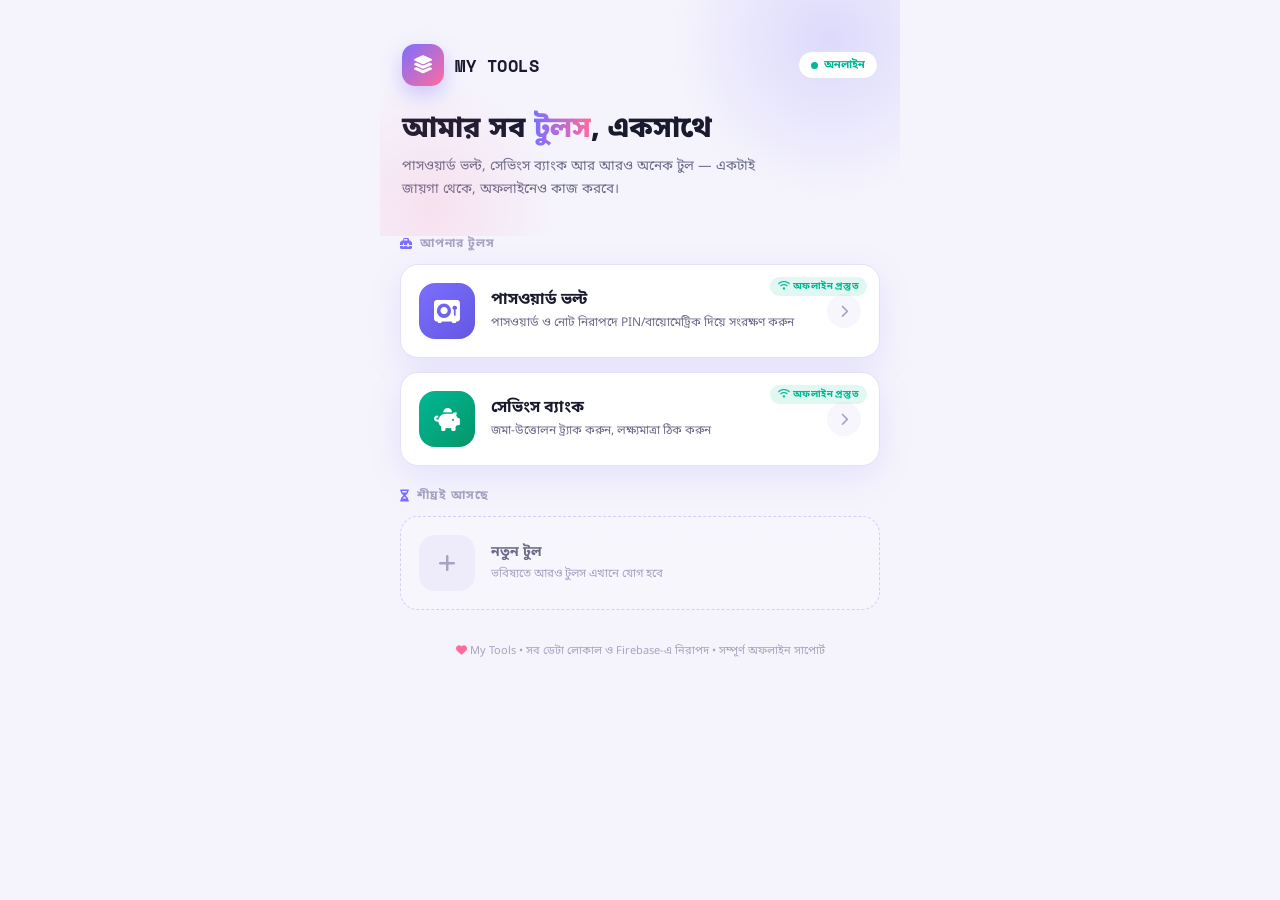
==== index.html @ acd8ff12 "v1.0.0" ====
<!DOCTYPE html>
<html lang="bn">
<head>
<meta charset="UTF-8">
<meta name="viewport" content="width=device-width, initial-scale=1.0, maximum-scale=1.0">
<title>My Tools — আমার সব টুলস</title>
<link rel="manifest" href="manifest.json">
<meta name="theme-color" content="#f5f4fc">
<link rel="icon" href="assets/icon-192.png">
<link rel="apple-touch-icon" href="assets/icon-192.png">

<link href="https://fonts.googleapis.com/css2?family=Noto+Sans+Bengali:wght@300;400;500;600;700;800&family=Space+Mono:wght@400;700&display=swap" rel="stylesheet">
<link rel="stylesheet" href="https://cdnjs.cloudflare.com/ajax/libs/font-awesome/6.5.2/css/all.min.css">

<style>
:root{
  --bg:#f5f4fc; --surface:#ffffff; --surface2:#f7f6fd; --surface3:#eeecfa;
  --border:#e4e1f6; --border2:#d3cef2;
  --accent:#7c6fff; --accent-rgb:124,111,255;
  --accent2:#ff6b9d; --accent2-rgb:255,107,157;
  --accent3:#00b894; --accent3-rgb:0,184,148;
  --text:#1a1a2e; --text2:#6b6b8a; --text3:#a5a3c0;
  --warning:#e8890a;
  --font-bn:'Noto Sans Bengali',sans-serif;
  --font-mono:'Space Mono',monospace;
  --radius:18px; --radius-lg:24px;
  --shadow:0 10px 34px rgba(124,111,255,0.14);
}
*{margin:0;padding:0;box-sizing:border-box;-webkit-tap-highlight-color:transparent}
html{scroll-behavior:smooth}
body{background:var(--bg);color:var(--text);font-family:var(--font-bn);min-height:100vh;overflow-x:hidden;-webkit-font-smoothing:antialiased}

::-webkit-scrollbar{width:5px;height:5px}
::-webkit-scrollbar-track{background:transparent}
::-webkit-scrollbar-thumb{background:var(--border2);border-radius:10px}

.shell{max-width:520px;margin:0 auto;min-height:100vh;position:relative;padding-bottom:40px}

/* HERO */
.hero{position:relative;padding:44px 22px 34px;overflow:hidden}
.hero::before{content:'';position:absolute;top:-120px;right:-90px;width:320px;height:320px;border-radius:50%;background:radial-gradient(circle,rgba(124,111,255,0.20) 0%,transparent 70%)}
.hero::after{content:'';position:absolute;bottom:-100px;left:-80px;width:260px;height:260px;border-radius:50%;background:radial-gradient(circle,rgba(255,107,157,0.14) 0%,transparent 70%)}
.hero-top{position:relative;display:flex;align-items:center;justify-content:space-between;margin-bottom:26px}
.brand{display:flex;align-items:center;gap:11px}
.brand-mark{width:42px;height:42px;border-radius:13px;background:linear-gradient(135deg,var(--accent),var(--accent2));display:flex;align-items:center;justify-content:center;box-shadow:0 8px 20px rgba(124,111,255,0.35)}
.brand-mark i{color:#fff;font-size:18px}
.brand-name{font-family:var(--font-mono);font-weight:700;font-size:17px;letter-spacing:0.5px}
.conn-pill{display:flex;align-items:center;gap:6px;font-size:11px;font-weight:700;padding:6px 12px;border-radius:20px;background:var(--surface);border:1px solid var(--border);color:var(--accent3)}
.conn-pill .dot{width:7px;height:7px;border-radius:50%;background:var(--accent3)}
.conn-pill.off{color:var(--warning);border-color:rgba(232,137,10,0.3);background:rgba(232,137,10,0.08)}
.conn-pill.off .dot{background:var(--warning)}

.hero-ttl{position:relative;font-size:29px;font-weight:800;line-height:1.25;margin-bottom:8px}
.hero-ttl span{background:linear-gradient(90deg,var(--accent),var(--accent2));-webkit-background-clip:text;-webkit-text-fill-color:transparent;background-clip:text}
.hero-sub{position:relative;font-size:13.5px;color:var(--text2);line-height:1.7;max-width:380px}

/* PENDING BANNER */
.pending-banner{display:none;align-items:center;gap:10px;margin:0 20px 18px;padding:12px 16px;background:rgba(232,137,10,0.09);border:1px solid rgba(232,137,10,0.28);border-radius:14px;font-size:12.5px;color:#7a5205}
.pending-banner i{color:var(--warning);font-size:15px}

/* SECTION */
.sec{padding:0 20px;margin-bottom:22px}
.sec-ttl{font-size:12px;font-weight:700;color:var(--text3);letter-spacing:1px;text-transform:uppercase;margin-bottom:12px;display:flex;align-items:center;gap:7px}
.sec-ttl i{color:var(--accent)}

/* TOOL CARDS */
.tools-grid{display:flex;flex-direction:column;gap:14px}
.tool-card{position:relative;display:flex;align-items:center;gap:16px;background:var(--surface);border:1px solid var(--border);border-radius:var(--radius);padding:18px;text-decoration:none;color:inherit;cursor:pointer;transition:all .22s;box-shadow:var(--shadow);overflow:hidden}
.tool-card:hover{transform:translateY(-3px);border-color:var(--border2)}
.tool-card:active{transform:scale(.98)}
.tool-ico{flex-shrink:0;width:56px;height:56px;border-radius:16px;display:flex;align-items:center;justify-content:center;font-size:23px;color:#fff}
.tool-ico.tc-purple{background:linear-gradient(135deg,var(--accent),#6356e0)}
.tool-ico.tc-green{background:linear-gradient(135deg,var(--accent3),#059669)}
.tool-body{flex:1;min-width:0}
.tool-name{font-size:16px;font-weight:700;margin-bottom:3px}
.tool-desc{font-size:12px;color:var(--text2);line-height:1.6}
.tool-arrow{flex-shrink:0;width:34px;height:34px;border-radius:50%;background:var(--surface2);display:flex;align-items:center;justify-content:center;color:var(--text3);font-size:13px;transition:all .2s}
.tool-card:hover .tool-arrow{background:var(--accent);color:#fff;transform:translateX(3px)}
.tool-offline-tag{position:absolute;top:12px;right:12px;font-size:9.5px;font-weight:700;letter-spacing:.4px;padding:3px 8px;border-radius:20px;background:rgba(0,184,148,0.12);color:var(--accent3)}

/* COMING SOON */
.soon-card{display:flex;align-items:center;gap:16px;background:var(--surface2);border:1.5px dashed var(--border2);border-radius:var(--radius);padding:18px;color:var(--text3)}
.soon-ico{flex-shrink:0;width:56px;height:56px;border-radius:16px;background:var(--surface3);display:flex;align-items:center;justify-content:center;font-size:20px;color:var(--text3)}
.soon-name{font-size:14px;font-weight:700;color:var(--text2);margin-bottom:3px}
.soon-desc{font-size:11.5px;line-height:1.6}

/* INSTALL BAR */
.install-bar{display:none;align-items:center;gap:12px;margin:0 20px 22px;padding:14px 16px;background:linear-gradient(135deg,var(--accent),#6356e0);border-radius:16px;color:#fff;box-shadow:0 10px 26px rgba(124,111,255,.35)}
.install-bar i{font-size:20px}
.install-txt{flex:1;font-size:12.5px;line-height:1.5}
.install-txt b{display:block;font-size:13.5px;margin-bottom:1px}
.install-btn{flex-shrink:0;background:#fff;color:var(--accent);border:none;border-radius:10px;padding:9px 15px;font-size:12.5px;font-weight:700;cursor:pointer;font-family:var(--font-bn)}

/* FOOTER */
.foot{padding:10px 20px 0;text-align:center;color:var(--text3);font-size:11px;line-height:1.8}
.foot i{color:var(--accent2)}
</style>
</head>
<body>

<div class="shell">

  <div class="hero">
    <div class="hero-top">
      <div class="brand">
        <div class="brand-mark"><i class="fa-solid fa-layer-group"></i></div>
        <div class="brand-name">MY TOOLS</div>
      </div>
      <div class="conn-pill" id="connPill"><span class="dot"></span><span id="connText">অনলাইন</span></div>
    </div>
    <div class="hero-ttl">আমার সব <span>টুলস</span>, একসাথে</div>
    <div class="hero-sub">পাসওয়ার্ড ভল্ট, সেভিংস ব্যাংক আর আরও অনেক টুল — একটাই জায়গা থেকে, অফলাইনেও কাজ করবে।</div>
  </div>

  <div class="pending-banner" id="pendingBanner">
    <i class="fa-solid fa-cloud-arrow-up"></i>
    <span id="pendingBannerText">কিছু পরিবর্তন পেন্ডিং আছে — অনলাইন হলে অটো সিঙ্ক হবে</span>
  </div>

  <div class="install-bar" id="installBar">
    <i class="fa-solid fa-mobile-screen-button"></i>
    <div class="install-txt"><b>ফোনে ইনস্টল করুন</b>অফলাইনেও পুরোপুরি ব্যবহার করতে পারবেন</div>
    <button class="install-btn" id="installBtn">ইনস্টল</button>
  </div>

  <div class="sec">
    <div class="sec-ttl"><i class="fa-solid fa-toolbox"></i> আপনার টুলস</div>
    <div class="tools-grid">

      <a class="tool-card" href="tools/password.html">
        <span class="tool-offline-tag"><i class="fa-solid fa-wifi"></i> অফলাইন প্রস্তুত</span>
        <div class="tool-ico tc-purple"><i class="fa-solid fa-vault"></i></div>
        <div class="tool-body">
          <div class="tool-name">পাসওয়ার্ড ভল্ট</div>
          <div class="tool-desc">পাসওয়ার্ড ও নোট নিরাপদে PIN/বায়োমেট্রিক দিয়ে সংরক্ষণ করুন</div>
        </div>
        <div class="tool-arrow"><i class="fa-solid fa-chevron-right"></i></div>
      </a>

      <a class="tool-card" href="tools/savings.html">
        <span class="tool-offline-tag"><i class="fa-solid fa-wifi"></i> অফলাইন প্রস্তুত</span>
        <div class="tool-ico tc-green"><i class="fa-solid fa-piggy-bank"></i></div>
        <div class="tool-body">
          <div class="tool-name">সেভিংস ব্যাংক</div>
          <div class="tool-desc">জমা-উত্তোলন ট্র্যাক করুন, লক্ষ্যমাত্রা ঠিক করুন</div>
        </div>
        <div class="tool-arrow"><i class="fa-solid fa-chevron-right"></i></div>
      </a>

    </div>
  </div>

  <div class="sec">
    <div class="sec-ttl"><i class="fa-solid fa-hourglass-half"></i> শীঘ্রই আসছে</div>
    <div class="soon-card">
      <div class="soon-ico"><i class="fa-solid fa-plus"></i></div>
      <div>
        <div class="soon-name">নতুন টুল</div>
        <div class="soon-desc">ভবিষ্যতে আরও টুলস এখানে যোগ হবে</div>
      </div>
    </div>
  </div>

  <div class="foot">
    <i class="fa-solid fa-heart"></i> My Tools &bull; সব ডেটা লোকাল ও Firebase-এ নিরাপদ &bull; সম্পূর্ণ অফলাইন সাপোর্ট
  </div>

</div>

<script>
/* ---- CONNECTIVITY ---- */
function updateConn(){
  var pill=document.getElementById('connPill'), txt=document.getElementById('connText');
  if(navigator.onLine){ pill.classList.remove('off'); txt.textContent='অনলাইন'; }
  else{ pill.classList.add('off'); txt.textContent='অফলাইন'; }
  updatePendingBanner();
}
window.addEventListener('online', updateConn);
window.addEventListener('offline', updateConn);
updateConn();

/* ---- AGGREGATE PENDING COUNT ACROSS TOOLS ---- */
function updatePendingBanner(){
  var total=0;
  for(var i=0;i<localStorage.length;i++){
    var k=localStorage.key(i);
    if(k && k.indexOf('mt_pending_')===0){
      try{ var q=JSON.parse(localStorage.getItem(k)||'[]'); total+=q.length; }catch(e){}
    }
  }
  var banner=document.getElementById('pendingBanner'), text=document.getElementById('pendingBannerText');
  if(total>0){
    banner.style.display='flex';
    text.textContent=total+'টি পরিবর্তন পেন্ডিং আছে — অনলাইন হলে অটো সিঙ্ক হবে';
  } else {
    banner.style.display='none';
  }
}
updatePendingBanner();
setInterval(updatePendingBanner, 4000);

/* ---- PWA INSTALL PROMPT ---- */
let deferredPrompt=null;
window.addEventListener('beforeinstallprompt',(e)=>{
  e.preventDefault();
  deferredPrompt=e;
  document.getElementById('installBar').style.display='flex';
});
document.getElementById('installBtn').addEventListener('click', async ()=>{
  if(!deferredPrompt) return;
  deferredPrompt.prompt();
  await deferredPrompt.userChoice;
  deferredPrompt=null;
  document.getElementById('installBar').style.display='none';
});
window.addEventListener('appinstalled', ()=>{
  document.getElementById('installBar').style.display='none';
});

/* ---- SERVICE WORKER ---- */
if('serviceWorker' in navigator){
  window.addEventListener('load', ()=>{
    navigator.serviceWorker.register('sw.js').catch(()=>{});
  });
}
</script>
</body>
</html>
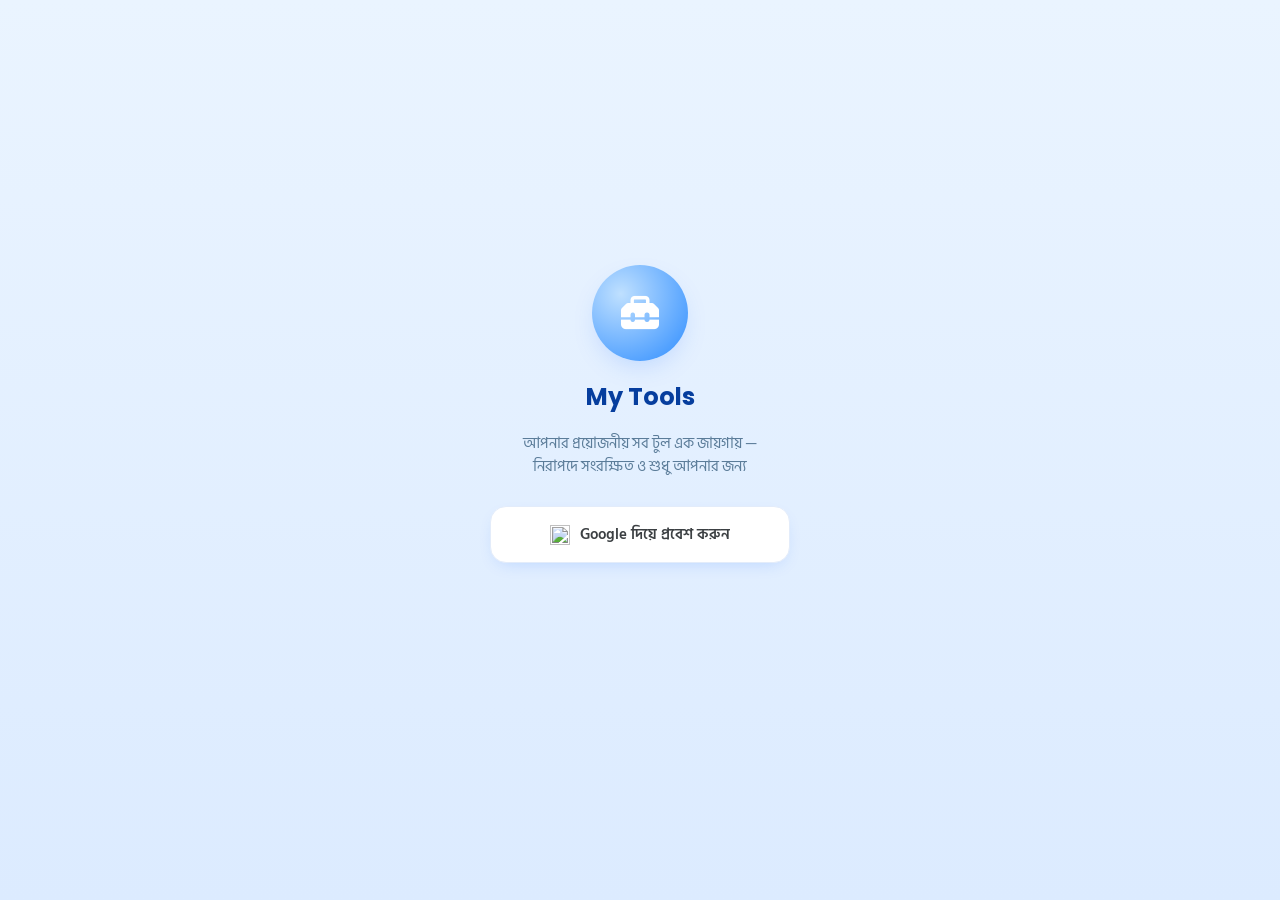
==== commit a4511abc: "v1.0.0" ====
--- a/index.html
+++ b/index.html
@@ -2,227 +2,180 @@
 <html lang="bn">
 <head>
 <meta charset="UTF-8">
-<meta name="viewport" content="width=device-width, initial-scale=1.0, maximum-scale=1.0">
-<title>My Tools — আমার সব টুলস</title>
-<link rel="manifest" href="manifest.json">
-<meta name="theme-color" content="#f5f4fc">
-<link rel="icon" href="assets/icon-192.png">
-<link rel="apple-touch-icon" href="assets/icon-192.png">
+<meta name="viewport" content="width=device-width, initial-scale=1.0, maximum-scale=1.0, user-scalable=no">
+<title>My Tools</title>
+<link rel="icon" href="data:,">
 
-<link href="https://fonts.googleapis.com/css2?family=Noto+Sans+Bengali:wght@300;400;500;600;700;800&family=Space+Mono:wght@400;700&display=swap" rel="stylesheet">
+<!-- Fonts -->
+<link rel="preconnect" href="https://fonts.googleapis.com">
+<link href="https://fonts.googleapis.com/css2?family=Hind+Siliguri:wght@400;500;600;700&family=Poppins:wght@500;600;700&display=swap" rel="stylesheet">
+
+<!-- Font Awesome -->
 <link rel="stylesheet" href="https://cdnjs.cloudflare.com/ajax/libs/font-awesome/6.5.2/css/all.min.css">
 
-<style>
-:root{
-  --bg:#f5f4fc; --surface:#ffffff; --surface2:#f7f6fd; --surface3:#eeecfa;
-  --border:#e4e1f6; --border2:#d3cef2;
-  --accent:#7c6fff; --accent-rgb:124,111,255;
-  --accent2:#ff6b9d; --accent2-rgb:255,107,157;
-  --accent3:#00b894; --accent3-rgb:0,184,148;
-  --text:#1a1a2e; --text2:#6b6b8a; --text3:#a5a3c0;
-  --warning:#e8890a;
-  --font-bn:'Noto Sans Bengali',sans-serif;
-  --font-mono:'Space Mono',monospace;
-  --radius:18px; --radius-lg:24px;
-  --shadow:0 10px 34px rgba(124,111,255,0.14);
-}
-*{margin:0;padding:0;box-sizing:border-box;-webkit-tap-highlight-color:transparent}
-html{scroll-behavior:smooth}
-body{background:var(--bg);color:var(--text);font-family:var(--font-bn);min-height:100vh;overflow-x:hidden;-webkit-font-smoothing:antialiased}
-
-::-webkit-scrollbar{width:5px;height:5px}
-::-webkit-scrollbar-track{background:transparent}
-::-webkit-scrollbar-thumb{background:var(--border2);border-radius:10px}
-
-.shell{max-width:520px;margin:0 auto;min-height:100vh;position:relative;padding-bottom:40px}
-
-/* HERO */
-.hero{position:relative;padding:44px 22px 34px;overflow:hidden}
-.hero::before{content:'';position:absolute;top:-120px;right:-90px;width:320px;height:320px;border-radius:50%;background:radial-gradient(circle,rgba(124,111,255,0.20) 0%,transparent 70%)}
-.hero::after{content:'';position:absolute;bottom:-100px;left:-80px;width:260px;height:260px;border-radius:50%;background:radial-gradient(circle,rgba(255,107,157,0.14) 0%,transparent 70%)}
-.hero-top{position:relative;display:flex;align-items:center;justify-content:space-between;margin-bottom:26px}
-.brand{display:flex;align-items:center;gap:11px}
-.brand-mark{width:42px;height:42px;border-radius:13px;background:linear-gradient(135deg,var(--accent),var(--accent2));display:flex;align-items:center;justify-content:center;box-shadow:0 8px 20px rgba(124,111,255,0.35)}
-.brand-mark i{color:#fff;font-size:18px}
-.brand-name{font-family:var(--font-mono);font-weight:700;font-size:17px;letter-spacing:0.5px}
-.conn-pill{display:flex;align-items:center;gap:6px;font-size:11px;font-weight:700;padding:6px 12px;border-radius:20px;background:var(--surface);border:1px solid var(--border);color:var(--accent3)}
-.conn-pill .dot{width:7px;height:7px;border-radius:50%;background:var(--accent3)}
-.conn-pill.off{color:var(--warning);border-color:rgba(232,137,10,0.3);background:rgba(232,137,10,0.08)}
-.conn-pill.off .dot{background:var(--warning)}
-
-.hero-ttl{position:relative;font-size:29px;font-weight:800;line-height:1.25;margin-bottom:8px}
-.hero-ttl span{background:linear-gradient(90deg,var(--accent),var(--accent2));-webkit-background-clip:text;-webkit-text-fill-color:transparent;background-clip:text}
-.hero-sub{position:relative;font-size:13.5px;color:var(--text2);line-height:1.7;max-width:380px}
-
-/* PENDING BANNER */
-.pending-banner{display:none;align-items:center;gap:10px;margin:0 20px 18px;padding:12px 16px;background:rgba(232,137,10,0.09);border:1px solid rgba(232,137,10,0.28);border-radius:14px;font-size:12.5px;color:#7a5205}
-.pending-banner i{color:var(--warning);font-size:15px}
-
-/* SECTION */
-.sec{padding:0 20px;margin-bottom:22px}
-.sec-ttl{font-size:12px;font-weight:700;color:var(--text3);letter-spacing:1px;text-transform:uppercase;margin-bottom:12px;display:flex;align-items:center;gap:7px}
-.sec-ttl i{color:var(--accent)}
-
-/* TOOL CARDS */
-.tools-grid{display:flex;flex-direction:column;gap:14px}
-.tool-card{position:relative;display:flex;align-items:center;gap:16px;background:var(--surface);border:1px solid var(--border);border-radius:var(--radius);padding:18px;text-decoration:none;color:inherit;cursor:pointer;transition:all .22s;box-shadow:var(--shadow);overflow:hidden}
-.tool-card:hover{transform:translateY(-3px);border-color:var(--border2)}
-.tool-card:active{transform:scale(.98)}
-.tool-ico{flex-shrink:0;width:56px;height:56px;border-radius:16px;display:flex;align-items:center;justify-content:center;font-size:23px;color:#fff}
-.tool-ico.tc-purple{background:linear-gradient(135deg,var(--accent),#6356e0)}
-.tool-ico.tc-green{background:linear-gradient(135deg,var(--accent3),#059669)}
-.tool-body{flex:1;min-width:0}
-.tool-name{font-size:16px;font-weight:700;margin-bottom:3px}
-.tool-desc{font-size:12px;color:var(--text2);line-height:1.6}
-.tool-arrow{flex-shrink:0;width:34px;height:34px;border-radius:50%;background:var(--surface2);display:flex;align-items:center;justify-content:center;color:var(--text3);font-size:13px;transition:all .2s}
-.tool-card:hover .tool-arrow{background:var(--accent);color:#fff;transform:translateX(3px)}
-.tool-offline-tag{position:absolute;top:12px;right:12px;font-size:9.5px;font-weight:700;letter-spacing:.4px;padding:3px 8px;border-radius:20px;background:rgba(0,184,148,0.12);color:var(--accent3)}
-
-/* COMING SOON */
-.soon-card{display:flex;align-items:center;gap:16px;background:var(--surface2);border:1.5px dashed var(--border2);border-radius:var(--radius);padding:18px;color:var(--text3)}
-.soon-ico{flex-shrink:0;width:56px;height:56px;border-radius:16px;background:var(--surface3);display:flex;align-items:center;justify-content:center;font-size:20px;color:var(--text3)}
-.soon-name{font-size:14px;font-weight:700;color:var(--text2);margin-bottom:3px}
-.soon-desc{font-size:11.5px;line-height:1.6}
-
-/* INSTALL BAR */
-.install-bar{display:none;align-items:center;gap:12px;margin:0 20px 22px;padding:14px 16px;background:linear-gradient(135deg,var(--accent),#6356e0);border-radius:16px;color:#fff;box-shadow:0 10px 26px rgba(124,111,255,.35)}
-.install-bar i{font-size:20px}
-.install-txt{flex:1;font-size:12.5px;line-height:1.5}
-.install-txt b{display:block;font-size:13.5px;margin-bottom:1px}
-.install-btn{flex-shrink:0;background:#fff;color:var(--accent);border:none;border-radius:10px;padding:9px 15px;font-size:12.5px;font-weight:700;cursor:pointer;font-family:var(--font-bn)}
-
-/* FOOTER */
-.foot{padding:10px 20px 0;text-align:center;color:var(--text3);font-size:11px;line-height:1.8}
-.foot i{color:var(--accent2)}
-</style>
+<!-- Styles -->
+<link rel="stylesheet" href="style.css">
 </head>
 <body>
 
-<div class="shell">
+  <!-- ===================== LOGIN ===================== -->
+  <section id="screenLogin" class="screen center-screen">
+    <div class="hero-icon"><i class="fa-solid fa-toolbox"></i></div>
+    <h1 class="title">My Tools</h1>
+    <p class="subtitle">আপনার প্রয়োজনীয় সব টুল এক জায়গায় — নিরাপদে সংরক্ষিত ও শুধু আপনার জন্য</p>
+    <div style="width:100%; max-width:300px; margin-top:10px;">
+      <button id="googleSignInBtn" class="btn google-btn">
+        <img src="https://www.gstatic.com/firebasejs/ui/2.0.0/images/auth/google.svg" alt="">
+        <span>Google দিয়ে প্রবেশ করুন</span>
+      </button>
+    </div>
+  </section>
 
-  <div class="hero">
-    <div class="hero-top">
+  <!-- ===================== PIN (setup / unlock) ===================== -->
+  <section id="screenPin" class="screen center-screen hidden">
+    <div class="hero-icon"><i class="fa-solid fa-lock"></i></div>
+    <h1 class="title" id="pinTitle">একটি পিন সেট করুন</h1>
+    <p class="subtitle" id="pinSubtitle">৪ সংখ্যার একটি পিন দিন</p>
+
+    <div class="pin-dots" id="pinDots">
+      <span class="pin-dot"></span>
+      <span class="pin-dot"></span>
+      <span class="pin-dot"></span>
+      <span class="pin-dot"></span>
+    </div>
+
+    <div class="keypad">
+      <button class="key" data-digit="1">1</button>
+      <button class="key" data-digit="2">2</button>
+      <button class="key" data-digit="3">3</button>
+      <button class="key" data-digit="4">4</button>
+      <button class="key" data-digit="5">5</button>
+      <button class="key" data-digit="6">6</button>
+      <button class="key" data-digit="7">7</button>
+      <button class="key" data-digit="8">8</button>
+      <button class="key" data-digit="9">9</button>
+      <span></span>
+      <button class="key" data-digit="0">0</button>
+      <button class="key key-action" id="pinBackspace"><i class="fa-solid fa-delete-left"></i></button>
+    </div>
+  </section>
+
+  <!-- ===================== FINGERPRINT SETUP (first time only) ===================== -->
+  <section id="screenFingerprintSetup" class="screen center-screen hidden">
+    <div class="fingerprint-btn"><i class="fa-solid fa-fingerprint"></i></div>
+    <h1 class="title">ফিঙ্গারপ্রিন্ট সেট করুন</h1>
+    <p class="subtitle">দ্রুত ও নিরাপদে আনলক করতে আপনার ডিভাইসের ফিঙ্গারপ্রিন্ট যোগ করুন</p>
+    <div style="width:100%; max-width:300px; margin-top:6px; display:flex; flex-direction:column; gap:10px;">
+      <button id="setupFingerprintBtn" class="btn btn-primary">
+        <i class="fa-solid fa-fingerprint"></i> ফিঙ্গারপ্রিন্ট যোগ করুন
+      </button>
+      <button id="skipFingerprintBtn" class="btn btn-ghost">এখন না, পরে করবো</button>
+    </div>
+  </section>
+
+  <!-- ===================== UNLOCK CHOICE (fingerprint enabled users) ===================== -->
+  <section id="screenUnlockChoice" class="screen center-screen hidden">
+    <div class="fingerprint-btn"><i class="fa-solid fa-fingerprint"></i></div>
+    <h1 class="title">আনলক করুন</h1>
+    <p class="subtitle">ফিঙ্গারপ্রিন্ট দিয়ে দ্রুত প্রবেশ করুন</p>
+    <div style="width:100%; max-width:300px; margin-top:6px; display:flex; flex-direction:column; gap:10px;">
+      <button id="unlockFingerprintBtn" class="btn btn-primary">
+        <i class="fa-solid fa-fingerprint"></i> ফিঙ্গারপ্রিন্ট দিন
+      </button>
+      <button id="useUnlockPinBtn" class="btn btn-ghost">পিন দিয়ে আনলক করুন</button>
+    </div>
+  </section>
+
+  <!-- ===================== DASHBOARD ===================== -->
+  <section id="screenDashboard" class="screen hidden" style="padding:0;">
+    <div class="appbar">
       <div class="brand">
-        <div class="brand-mark"><i class="fa-solid fa-layer-group"></i></div>
-        <div class="brand-name">MY TOOLS</div>
+        <div class="logo-badge"><i class="fa-solid fa-toolbox"></i></div>
+        <div>
+          <div class="logo-text">My Tools</div>
+          <div style="font-size:11.5px; color:var(--text-muted);">হ্যালো, <span id="userGreeting">বন্ধু</span></div>
+        </div>
       </div>
-      <div class="conn-pill" id="connPill"><span class="dot"></span><span id="connText">অনলাইন</span></div>
+      <div style="display:flex; align-items:center; gap:10px;">
+        <img id="userAvatar" src="" alt="" style="width:36px; height:36px; border-radius:50%; box-shadow:var(--shadow-card); object-fit:cover;">
+        <button class="icon-btn" id="logoutBtn" title="লগ-আউট"><i class="fa-solid fa-arrow-right-from-bracket"></i></button>
+      </div>
     </div>
-    <div class="hero-ttl">আমার সব <span>টুলস</span>, একসাথে</div>
-    <div class="hero-sub">পাসওয়ার্ড ভল্ট, সেভিংস ব্যাংক আর আরও অনেক টুল — একটাই জায়গা থেকে, অফলাইনেও কাজ করবে।</div>
-  </div>
 
-  <div class="pending-banner" id="pendingBanner">
-    <i class="fa-solid fa-cloud-arrow-up"></i>
-    <span id="pendingBannerText">কিছু পরিবর্তন পেন্ডিং আছে — অনলাইন হলে অটো সিঙ্ক হবে</span>
-  </div>
+    <div class="dashboard-body">
+      <div class="section-label">আপনার টুলসমূহ</div>
+      <div class="tool-grid" id="toolGrid"></div>
 
-  <div class="install-bar" id="installBar">
-    <i class="fa-solid fa-mobile-screen-button"></i>
-    <div class="install-txt"><b>ফোনে ইনস্টল করুন</b>অফলাইনেও পুরোপুরি ব্যবহার করতে পারবেন</div>
-    <button class="install-btn" id="installBtn">ইনস্টল</button>
-  </div>
+      <div class="empty-state hidden" id="emptyState">
+        <i class="fa-solid fa-box-open"></i>
+        <p>এখনো কোনো টুল যোগ করা হয়নি।<br>নিচের + বাটনে চাপ দিয়ে প্রথম টুলটি যোগ করুন।</p>
+      </div>
+    </div>
 
-  <div class="sec">
-    <div class="sec-ttl"><i class="fa-solid fa-toolbox"></i> আপনার টুলস</div>
-    <div class="tools-grid">
+    <button class="fab" id="fabAddTool"><i class="fa-solid fa-plus"></i></button>
+  </section>
 
-      <a class="tool-card" href="tools/password.html">
-        <span class="tool-offline-tag"><i class="fa-solid fa-wifi"></i> অফলাইন প্রস্তুত</span>
-        <div class="tool-ico tc-purple"><i class="fa-solid fa-vault"></i></div>
-        <div class="tool-body">
-          <div class="tool-name">পাসওয়ার্ড ভল্ট</div>
-          <div class="tool-desc">পাসওয়ার্ড ও নোট নিরাপদে PIN/বায়োমেট্রিক দিয়ে সংরক্ষণ করুন</div>
+  <!-- ===================== ADD TOOL SHEET ===================== -->
+  <div class="sheet-overlay hidden" id="sheetAddTool">
+    <div class="sheet">
+      <div class="sheet-handle"></div>
+      <div class="sheet-title">নতুন টুল যোগ করুন</div>
+
+      <div class="field">
+        <label>টুলের নাম</label>
+        <input type="text" id="toolNameInput" placeholder="যেমনঃ Age Calculator">
+      </div>
+
+      <div class="field">
+        <label>বিবরণ (ঐচ্ছিক)</label>
+        <textarea id="toolDescInput" placeholder="এই টুলটি কী কাজ করে, সংক্ষেপে লিখুন"></textarea>
+      </div>
+
+      <div class="field">
+        <label>আইকন বাছাই করুন</label>
+        <div class="icon-preview">
+          <div class="tool-icon" id="iconPreview"><i class="fa-solid fa-toolbox"></i></div>
+          <span style="font-size:12.5px; color:var(--text-muted);">প্রিভিউ</span>
         </div>
-        <div class="tool-arrow"><i class="fa-solid fa-chevron-right"></i></div>
-      </a>
+        <div class="icon-choices" id="iconChoices"></div>
+      </div>
 
-      <a class="tool-card" href="tools/savings.html">
-        <span class="tool-offline-tag"><i class="fa-solid fa-wifi"></i> অফলাইন প্রস্তুত</span>
-        <div class="tool-ico tc-green"><i class="fa-solid fa-piggy-bank"></i></div>
-        <div class="tool-body">
-          <div class="tool-name">সেভিংস ব্যাংক</div>
-          <div class="tool-desc">জমা-উত্তোলন ট্র্যাক করুন, লক্ষ্যমাত্রা ঠিক করুন</div>
-        </div>
-        <div class="tool-arrow"><i class="fa-solid fa-chevron-right"></i></div>
-      </a>
+      <div class="field">
+        <label>HTML ফাইল আপলোড করুন</label>
+        <label for="toolFileInput" style="display:block; cursor:pointer;">
+          <div class="file-drop">
+            <i class="fa-solid fa-cloud-arrow-up"></i>
+            এখানে ট্যাপ করে .html ফাইল বেছে নিন
+          </div>
+        </label>
+        <input type="file" id="toolFileInput" accept=".html,text/html" class="hidden">
+        <div class="file-name" id="fileStatus"></div>
+      </div>
 
+      <div class="error-text" id="addToolError"></div>
+
+      <button class="btn btn-primary" id="saveToolBtn" style="margin-top:6px;">সংরক্ষণ করুন</button>
+      <button class="btn btn-ghost" id="closeAddToolBtn" style="margin-top:6px;">বাতিল করুন</button>
     </div>
   </div>
 
-  <div class="sec">
-    <div class="sec-ttl"><i class="fa-solid fa-hourglass-half"></i> শীঘ্রই আসছে</div>
-    <div class="soon-card">
-      <div class="soon-ico"><i class="fa-solid fa-plus"></i></div>
-      <div>
-        <div class="soon-name">নতুন টুল</div>
-        <div class="soon-desc">ভবিষ্যতে আরও টুলস এখানে যোগ হবে</div>
+  <!-- ===================== TOOL VIEWER SHEET ===================== -->
+  <div class="sheet-overlay hidden" id="sheetViewTool">
+    <div class="sheet viewer-sheet">
+      <div class="viewer-header">
+        <div class="sheet-title" id="viewerTitle">টুল</div>
+        <button id="closeViewerBtn"><i class="fa-solid fa-xmark"></i></button>
       </div>
+      <iframe class="viewer-frame" id="viewerFrame" sandbox="allow-scripts allow-forms allow-popups allow-modals"></iframe>
     </div>
   </div>
 
-  <div class="foot">
-    <i class="fa-solid fa-heart"></i> My Tools &bull; সব ডেটা লোকাল ও Firebase-এ নিরাপদ &bull; সম্পূর্ণ অফলাইন সাপোর্ট
-  </div>
+  <!-- Firebase (compat SDK) -->
+  <script src="https://www.gstatic.com/firebasejs/10.12.2/firebase-app-compat.js"></script>
+  <script src="https://www.gstatic.com/firebasejs/10.12.2/firebase-auth-compat.js"></script>
+  <script src="https://www.gstatic.com/firebasejs/10.12.2/firebase-database-compat.js"></script>
 
-</div>
-
-<script>
-/* ---- CONNECTIVITY ---- */
-function updateConn(){
-  var pill=document.getElementById('connPill'), txt=document.getElementById('connText');
-  if(navigator.onLine){ pill.classList.remove('off'); txt.textContent='অনলাইন'; }
-  else{ pill.classList.add('off'); txt.textContent='অফলাইন'; }
-  updatePendingBanner();
-}
-window.addEventListener('online', updateConn);
-window.addEventListener('offline', updateConn);
-updateConn();
-
-/* ---- AGGREGATE PENDING COUNT ACROSS TOOLS ---- */
-function updatePendingBanner(){
-  var total=0;
-  for(var i=0;i<localStorage.length;i++){
-    var k=localStorage.key(i);
-    if(k && k.indexOf('mt_pending_')===0){
-      try{ var q=JSON.parse(localStorage.getItem(k)||'[]'); total+=q.length; }catch(e){}
-    }
-  }
-  var banner=document.getElementById('pendingBanner'), text=document.getElementById('pendingBannerText');
-  if(total>0){
-    banner.style.display='flex';
-    text.textContent=total+'টি পরিবর্তন পেন্ডিং আছে — অনলাইন হলে অটো সিঙ্ক হবে';
-  } else {
-    banner.style.display='none';
-  }
-}
-updatePendingBanner();
-setInterval(updatePendingBanner, 4000);
-
-/* ---- PWA INSTALL PROMPT ---- */
-let deferredPrompt=null;
-window.addEventListener('beforeinstallprompt',(e)=>{
-  e.preventDefault();
-  deferredPrompt=e;
-  document.getElementById('installBar').style.display='flex';
-});
-document.getElementById('installBtn').addEventListener('click', async ()=>{
-  if(!deferredPrompt) return;
-  deferredPrompt.prompt();
-  await deferredPrompt.userChoice;
-  deferredPrompt=null;
-  document.getElementById('installBar').style.display='none';
-});
-window.addEventListener('appinstalled', ()=>{
-  document.getElementById('installBar').style.display='none';
-});
-
-/* ---- SERVICE WORKER ---- */
-if('serviceWorker' in navigator){
-  window.addEventListener('load', ()=>{
-    navigator.serviceWorker.register('sw.js').catch(()=>{});
-  });
-}
-</script>
+  <script src="firebase-config.js"></script>
+  <script src="app.js"></script>
 </body>
 </html>
--- a/style.css
+++ b/style.css
@@ -0,0 +1,507 @@
+/* ============================================================
+   My Tools — style.css
+   Design tokens: light theme, all-blue palette
+   ============================================================ */
+
+:root{
+  --bg: #EAF4FF;
+  --bg-2: #DCEBFF;
+  --surface: #FFFFFF;
+  --primary: #2D8CFF;
+  --primary-dark: #0B5FFF;
+  --primary-deep: #063E9E;
+  --primary-light: #BFE0FF;
+  --primary-tint: #EAF4FF;
+  --text: #0F2A4A;
+  --text-muted: #5B7C99;
+  --danger: #FF5C5C;
+  --success: #22C55E;
+  --radius-lg: 22px;
+  --radius-md: 16px;
+  --radius-sm: 10px;
+  --shadow-soft: 0 10px 30px -12px rgba(11, 95, 255, 0.28);
+  --shadow-card: 0 6px 18px -8px rgba(11, 95, 255, 0.22);
+  --font-display: 'Poppins', 'Hind Siliguri', sans-serif;
+  --font-body: 'Hind Siliguri', 'Poppins', sans-serif;
+}
+
+*{ box-sizing:border-box; margin:0; padding:0; }
+
+html,body{
+  height:100%;
+  background: linear-gradient(180deg, var(--bg) 0%, var(--bg-2) 100%);
+  color: var(--text);
+  font-family: var(--font-body);
+  -webkit-tap-highlight-color: transparent;
+  overscroll-behavior:none;
+}
+
+body{
+  max-width:480px;
+  margin:0 auto;
+  min-height:100vh;
+  position:relative;
+  display:flex;
+  flex-direction:column;
+}
+
+button{ font-family:inherit; cursor:pointer; border:none; background:none; }
+input{ font-family:inherit; }
+a{ color:inherit; text-decoration:none; }
+
+.hidden{ display:none !important; }
+
+.screen{
+  flex:1;
+  display:flex;
+  flex-direction:column;
+  padding:28px 24px 100px;
+  min-height:100vh;
+  animation: fadeIn .35s ease;
+}
+
+@keyframes fadeIn{
+  from{ opacity:0; transform:translateY(8px); }
+  to{ opacity:1; transform:translateY(0); }
+}
+
+/* ---------- Brand / Logo ---------- */
+.brand{
+  display:flex;
+  align-items:center;
+  gap:10px;
+  margin-bottom:8px;
+}
+.brand .logo-badge{
+  width:44px; height:44px;
+  border-radius:14px;
+  background: linear-gradient(135deg, var(--primary), var(--primary-deep));
+  display:flex; align-items:center; justify-content:center;
+  color:#fff; font-size:20px;
+  box-shadow: var(--shadow-soft);
+}
+.brand .logo-text{
+  font-family:var(--font-display);
+  font-weight:700;
+  font-size:22px;
+  letter-spacing:-0.02em;
+  color: var(--primary-deep);
+}
+
+/* ---------- Centered auth-style screens ---------- */
+.center-screen{
+  flex:1;
+  display:flex;
+  flex-direction:column;
+  align-items:center;
+  justify-content:center;
+  text-align:center;
+  gap:18px;
+}
+
+.hero-icon{
+  width:96px; height:96px;
+  border-radius:50%;
+  background: radial-gradient(circle at 30% 30%, var(--primary-light), var(--primary));
+  display:flex; align-items:center; justify-content:center;
+  color:#fff; font-size:38px;
+  box-shadow: var(--shadow-soft);
+  animation: pulseGlow 2.6s ease-in-out infinite;
+}
+@keyframes pulseGlow{
+  0%,100%{ box-shadow: 0 0 0 0 rgba(45,140,255,.35), var(--shadow-soft); }
+  50%{ box-shadow: 0 0 0 14px rgba(45,140,255,0), var(--shadow-soft); }
+}
+
+h1.title{
+  font-family: var(--font-display);
+  font-size: 24px;
+  font-weight:700;
+  color: var(--primary-deep);
+}
+p.subtitle{
+  color: var(--text-muted);
+  font-size:14.5px;
+  line-height:1.6;
+  max-width:280px;
+}
+
+/* ---------- Buttons ---------- */
+.btn{
+  width:100%;
+  padding:15px 18px;
+  border-radius: var(--radius-md);
+  font-weight:600;
+  font-size:15px;
+  display:flex; align-items:center; justify-content:center; gap:10px;
+  transition: transform .12s ease, box-shadow .12s ease, opacity .12s ease;
+}
+.btn:active{ transform: scale(.97); }
+
+.btn-primary{
+  background: linear-gradient(135deg, var(--primary), var(--primary-dark));
+  color:#fff;
+  box-shadow: var(--shadow-soft);
+}
+.btn-outline{
+  background: var(--surface);
+  color: var(--primary-deep);
+  border: 1.5px solid var(--primary-light);
+}
+.btn-ghost{
+  background: transparent;
+  color: var(--text-muted);
+  font-size:14px;
+}
+.btn-danger-outline{
+  background: #fff;
+  color: var(--danger);
+  border: 1.5px solid #FFD3D3;
+}
+
+.google-btn{
+  background:#fff;
+  color:#3c4043;
+  border:1.5px solid #E3ECFA;
+  box-shadow: var(--shadow-card);
+}
+.google-btn img{ width:20px; height:20px; }
+
+/* ---------- PIN pad ---------- */
+.pin-dots{
+  display:flex;
+  gap:14px;
+  margin: 6px 0 4px;
+}
+.pin-dot{
+  width:16px; height:16px;
+  border-radius:50%;
+  border:2px solid var(--primary);
+  background: transparent;
+  transition: all .15s ease;
+}
+.pin-dot.filled{
+  background: var(--primary);
+  box-shadow: 0 0 0 5px rgba(45,140,255,.18);
+}
+.pin-dot.error{
+  border-color: var(--danger);
+  background: var(--danger);
+  animation: shake .35s ease;
+}
+@keyframes shake{
+  0%,100%{ transform:translateX(0); }
+  25%{ transform:translateX(-6px); }
+  75%{ transform:translateX(6px); }
+}
+
+.keypad{
+  display:grid;
+  grid-template-columns: repeat(3, 1fr);
+  gap:14px;
+  width:100%;
+  max-width:280px;
+  margin-top:22px;
+}
+.key{
+  aspect-ratio:1;
+  border-radius:50%;
+  background: var(--surface);
+  color: var(--primary-deep);
+  font-size:20px;
+  font-weight:600;
+  box-shadow: var(--shadow-card);
+  display:flex; align-items:center; justify-content:center;
+}
+.key:active{ background: var(--primary-tint); transform:scale(.94); }
+.key.key-action{ box-shadow:none; background:transparent; color:var(--text-muted); font-size:16px; }
+
+/* ---------- Fingerprint prompt ---------- */
+.fingerprint-btn{
+  width:110px; height:110px;
+  border-radius:50%;
+  background: var(--surface);
+  box-shadow: var(--shadow-soft);
+  display:flex; align-items:center; justify-content:center;
+  color: var(--primary);
+  font-size:44px;
+  position:relative;
+}
+.fingerprint-btn::after{
+  content:'';
+  position:absolute; inset:-10px;
+  border-radius:50%;
+  border:2px solid var(--primary-light);
+  animation: ripple 1.8s ease-out infinite;
+}
+@keyframes ripple{
+  0%{ transform:scale(.85); opacity:1; }
+  100%{ transform:scale(1.35); opacity:0; }
+}
+
+/* ---------- Top App Bar (dashboard) ---------- */
+.appbar{
+  display:flex;
+  align-items:center;
+  justify-content:space-between;
+  padding:20px 20px 8px;
+}
+.appbar .icon-btn{
+  width:40px; height:40px;
+  border-radius:12px;
+  background: var(--surface);
+  box-shadow: var(--shadow-card);
+  display:flex; align-items:center; justify-content:center;
+  color: var(--primary-deep);
+  font-size:16px;
+}
+
+.dashboard-body{
+  padding:8px 20px 110px;
+  flex:1;
+}
+
+.section-label{
+  font-size:13px;
+  color: var(--text-muted);
+  margin: 18px 2px 10px;
+  font-weight:600;
+  letter-spacing:.02em;
+}
+
+/* ---------- Tool grid & cards ---------- */
+.tool-grid{
+  display:grid;
+  grid-template-columns: 1fr 1fr;
+  gap:14px;
+}
+.tool-card{
+  background: var(--surface);
+  border-radius: var(--radius-md);
+  padding:16px 14px;
+  box-shadow: var(--shadow-card);
+  display:flex;
+  flex-direction:column;
+  gap:10px;
+  position:relative;
+  transition: transform .12s ease;
+}
+.tool-card:active{ transform: scale(.97); }
+
+.tool-icon{
+  width:46px; height:46px;
+  border-radius:13px;
+  background: linear-gradient(135deg, var(--primary-tint), var(--primary-light));
+  color: var(--primary-deep);
+  display:flex; align-items:center; justify-content:center;
+  font-size:19px;
+}
+.tool-name{
+  font-weight:600;
+  font-size:14.5px;
+  color: var(--text);
+  line-height:1.3;
+}
+.tool-desc{
+  font-size:12px;
+  color: var(--text-muted);
+  line-height:1.4;
+  display:-webkit-box;
+  -webkit-line-clamp:2;
+  -webkit-box-orient:vertical;
+  overflow:hidden;
+}
+.tool-delete{
+  position:absolute;
+  top:10px; right:10px;
+  width:26px; height:26px;
+  border-radius:50%;
+  background: #FFF1F1;
+  color: var(--danger);
+  font-size:11px;
+  display:flex; align-items:center; justify-content:center;
+}
+
+.empty-state{
+  text-align:center;
+  padding:60px 20px;
+  color: var(--text-muted);
+}
+.empty-state i{ font-size:40px; color: var(--primary-light); margin-bottom:14px; }
+.empty-state p{ font-size:14px; line-height:1.6; }
+
+/* ---------- FAB ---------- */
+.fab{
+  position:fixed;
+  bottom:26px;
+  left:50%;
+  transform:translateX(-50%);
+  width:64px; height:64px;
+  border-radius:50%;
+  background: linear-gradient(135deg, var(--primary), var(--primary-dark));
+  color:#fff;
+  font-size:26px;
+  display:flex; align-items:center; justify-content:center;
+  box-shadow: var(--shadow-soft);
+  z-index:40;
+  max-width:480px;
+  margin:0 auto;
+}
+.fab:active{ transform:translateX(-50%) scale(.92); }
+
+/* ---------- Bottom sheet (add tool / view tool) ---------- */
+.sheet-overlay{
+  position:fixed; inset:0;
+  background: rgba(11,40,74,.42);
+  z-index:50;
+  display:flex;
+  align-items:flex-end;
+  justify-content:center;
+}
+.sheet{
+  width:100%;
+  max-width:480px;
+  background: var(--surface);
+  border-radius: 26px 26px 0 0;
+  padding:14px 22px 26px;
+  max-height:88vh;
+  overflow-y:auto;
+  animation: slideUp .28s cubic-bezier(.2,.8,.2,1);
+}
+@keyframes slideUp{
+  from{ transform:translateY(100%); }
+  to{ transform:translateY(0); }
+}
+.sheet-handle{
+  width:40px; height:5px;
+  background: var(--primary-light);
+  border-radius:10px;
+  margin: 0 auto 16px;
+}
+.sheet-title{
+  font-family: var(--font-display);
+  font-weight:700;
+  font-size:19px;
+  color: var(--primary-deep);
+  margin-bottom:16px;
+}
+
+.field{ margin-bottom:16px; }
+.field label{
+  display:block;
+  font-size:13px;
+  color: var(--text-muted);
+  margin-bottom:6px;
+  font-weight:600;
+}
+.field input[type=text],
+.field textarea{
+  width:100%;
+  padding:13px 14px;
+  border-radius: var(--radius-sm);
+  border:1.5px solid var(--primary-light);
+  background: var(--primary-tint);
+  color: var(--text);
+  font-size:14.5px;
+  outline:none;
+}
+.field input[type=text]:focus,
+.field textarea:focus{ border-color: var(--primary); }
+.field textarea{ resize:vertical; min-height:70px; }
+
+.icon-preview{
+  display:flex; align-items:center; gap:12px;
+  margin-top:8px;
+}
+.icon-preview .tool-icon{ width:40px; height:40px; font-size:16px; }
+
+.file-drop{
+  border:1.5px dashed var(--primary-light);
+  border-radius: var(--radius-sm);
+  padding:20px 14px;
+  text-align:center;
+  color: var(--text-muted);
+  font-size:13px;
+  background: var(--primary-tint);
+}
+.file-drop i{ font-size:22px; color:var(--primary); display:block; margin-bottom:6px; }
+.file-name{
+  margin-top:8px;
+  font-size:12.5px;
+  color: var(--primary-deep);
+  font-weight:600;
+}
+
+.icon-choices{
+  display:flex;
+  flex-wrap:wrap;
+  gap:8px;
+  margin-top:8px;
+}
+.icon-choice{
+  width:38px; height:38px;
+  border-radius:10px;
+  background: var(--primary-tint);
+  color: var(--primary-deep);
+  display:flex; align-items:center; justify-content:center;
+  border:1.5px solid transparent;
+  font-size:15px;
+}
+.icon-choice.selected{
+  border-color: var(--primary);
+  background: var(--primary-light);
+}
+
+/* ---------- Tool viewer ---------- */
+.viewer-sheet{ padding:0; height:92vh; display:flex; flex-direction:column; }
+.viewer-header{
+  display:flex; align-items:center; justify-content:space-between;
+  padding:16px 18px;
+  border-bottom:1px solid var(--bg-2);
+}
+.viewer-header .sheet-title{ margin:0; font-size:16px; }
+.viewer-header button{ font-size:18px; color:var(--text-muted); }
+.viewer-frame{
+  flex:1;
+  border:none;
+  width:100%;
+  background:#fff;
+}
+
+/* ---------- Toast ---------- */
+.toast{
+  position:fixed;
+  bottom:100px;
+  left:50%;
+  transform:translateX(-50%);
+  background: var(--primary-deep);
+  color:#fff;
+  padding:12px 20px;
+  border-radius: 999px;
+  font-size:13.5px;
+  box-shadow: var(--shadow-soft);
+  z-index:80;
+  max-width:90%;
+  text-align:center;
+  animation: toastIn .25s ease;
+}
+@keyframes toastIn{
+  from{ opacity:0; transform:translate(-50%, 10px); }
+  to{ opacity:1; transform:translate(-50%, 0); }
+}
+
+.error-text{
+  color: var(--danger);
+  font-size:12.5px;
+  margin-top:6px;
+  min-height:16px;
+}
+
+.spinner{
+  width:20px; height:20px;
+  border:2.5px solid rgba(255,255,255,.4);
+  border-top-color:#fff;
+  border-radius:50%;
+  animation: spin .7s linear infinite;
+}
+@keyframes spin{ to{ transform:rotate(360deg); } }
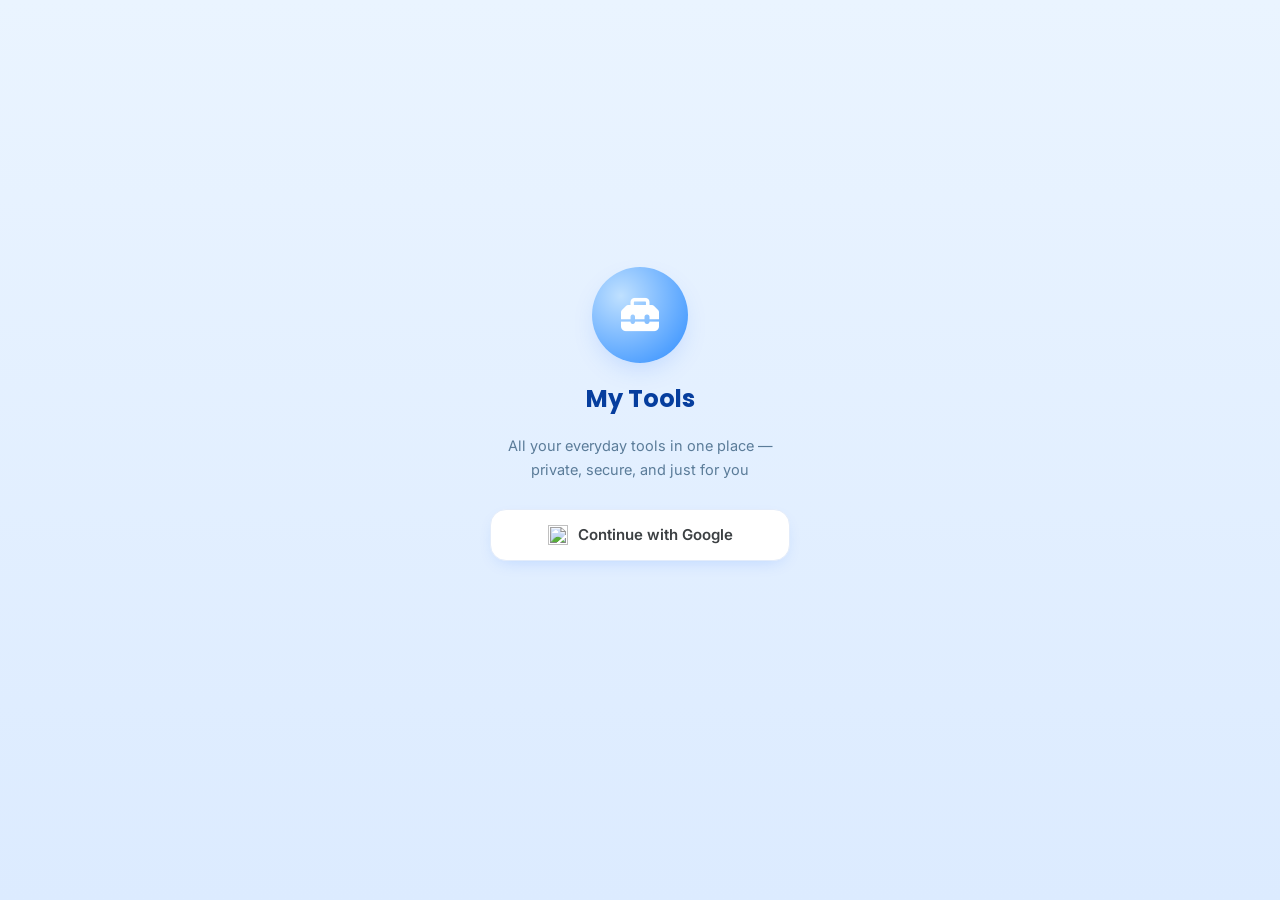
==== commit 61c06c04: "v1.0.1" ====
--- a/index.html
+++ b/index.html
@@ -1,5 +1,5 @@
 <!DOCTYPE html>
-<html lang="bn">
+<html lang="en">
 <head>
 <meta charset="UTF-8">
 <meta name="viewport" content="width=device-width, initial-scale=1.0, maximum-scale=1.0, user-scalable=no">
@@ -8,7 +8,7 @@
 
 <!-- Fonts -->
 <link rel="preconnect" href="https://fonts.googleapis.com">
-<link href="https://fonts.googleapis.com/css2?family=Hind+Siliguri:wght@400;500;600;700&family=Poppins:wght@500;600;700&display=swap" rel="stylesheet">
+<link href="https://fonts.googleapis.com/css2?family=Inter:wght@400;500;600;700&family=Poppins:wght@500;600;700&display=swap" rel="stylesheet">
 
 <!-- Font Awesome -->
 <link rel="stylesheet" href="https://cdnjs.cloudflare.com/ajax/libs/font-awesome/6.5.2/css/all.min.css">
@@ -22,11 +22,11 @@
   <section id="screenLogin" class="screen center-screen">
     <div class="hero-icon"><i class="fa-solid fa-toolbox"></i></div>
     <h1 class="title">My Tools</h1>
-    <p class="subtitle">আপনার প্রয়োজনীয় সব টুল এক জায়গায় — নিরাপদে সংরক্ষিত ও শুধু আপনার জন্য</p>
+    <p class="subtitle">All your everyday tools in one place — private, secure, and just for you</p>
     <div style="width:100%; max-width:300px; margin-top:10px;">
       <button id="googleSignInBtn" class="btn google-btn">
         <img src="https://www.gstatic.com/firebasejs/ui/2.0.0/images/auth/google.svg" alt="">
-        <span>Google দিয়ে প্রবেশ করুন</span>
+        <span>Continue with Google</span>
       </button>
     </div>
   </section>
@@ -34,8 +34,8 @@
   <!-- ===================== PIN (setup / unlock) ===================== -->
   <section id="screenPin" class="screen center-screen hidden">
     <div class="hero-icon"><i class="fa-solid fa-lock"></i></div>
-    <h1 class="title" id="pinTitle">একটি পিন সেট করুন</h1>
-    <p class="subtitle" id="pinSubtitle">৪ সংখ্যার একটি পিন দিন</p>
+    <h1 class="title" id="pinTitle">Set a PIN</h1>
+    <p class="subtitle" id="pinSubtitle">Choose a 4-digit PIN</p>
 
     <div class="pin-dots" id="pinDots">
       <span class="pin-dot"></span>
@@ -63,26 +63,26 @@
   <!-- ===================== FINGERPRINT SETUP (first time only) ===================== -->
   <section id="screenFingerprintSetup" class="screen center-screen hidden">
     <div class="fingerprint-btn"><i class="fa-solid fa-fingerprint"></i></div>
-    <h1 class="title">ফিঙ্গারপ্রিন্ট সেট করুন</h1>
-    <p class="subtitle">দ্রুত ও নিরাপদে আনলক করতে আপনার ডিভাইসের ফিঙ্গারপ্রিন্ট যোগ করুন</p>
+    <h1 class="title">Set up fingerprint unlock</h1>
+    <p class="subtitle">Use your device's fingerprint sensor for a faster, secure unlock</p>
     <div style="width:100%; max-width:300px; margin-top:6px; display:flex; flex-direction:column; gap:10px;">
       <button id="setupFingerprintBtn" class="btn btn-primary">
-        <i class="fa-solid fa-fingerprint"></i> ফিঙ্গারপ্রিন্ট যোগ করুন
-      </button>
-      <button id="skipFingerprintBtn" class="btn btn-ghost">এখন না, পরে করবো</button>
+        <i class="fa-solid fa-fingerprint"></i> Add fingerprint
+      </button>
+      <button id="skipFingerprintBtn" class="btn btn-ghost">Not now, skip</button>
     </div>
   </section>
 
   <!-- ===================== UNLOCK CHOICE (fingerprint enabled users) ===================== -->
   <section id="screenUnlockChoice" class="screen center-screen hidden">
     <div class="fingerprint-btn"><i class="fa-solid fa-fingerprint"></i></div>
-    <h1 class="title">আনলক করুন</h1>
-    <p class="subtitle">ফিঙ্গারপ্রিন্ট দিয়ে দ্রুত প্রবেশ করুন</p>
+    <h1 class="title">Unlock</h1>
+    <p class="subtitle">Use your fingerprint for quick access</p>
     <div style="width:100%; max-width:300px; margin-top:6px; display:flex; flex-direction:column; gap:10px;">
       <button id="unlockFingerprintBtn" class="btn btn-primary">
-        <i class="fa-solid fa-fingerprint"></i> ফিঙ্গারপ্রিন্ট দিন
-      </button>
-      <button id="useUnlockPinBtn" class="btn btn-ghost">পিন দিয়ে আনলক করুন</button>
+        <i class="fa-solid fa-fingerprint"></i> Use fingerprint
+      </button>
+      <button id="useUnlockPinBtn" class="btn btn-ghost">Use PIN instead</button>
     </div>
   </section>
 
@@ -93,59 +93,81 @@
         <div class="logo-badge"><i class="fa-solid fa-toolbox"></i></div>
         <div>
           <div class="logo-text">My Tools</div>
-          <div style="font-size:11.5px; color:var(--text-muted);">হ্যালো, <span id="userGreeting">বন্ধু</span></div>
+          <div style="font-size:11.5px; color:var(--text-muted);">Hi, <span id="userGreeting">there</span></div>
         </div>
       </div>
-      <div style="display:flex; align-items:center; gap:10px;">
-        <img id="userAvatar" src="" alt="" style="width:36px; height:36px; border-radius:50%; box-shadow:var(--shadow-card); object-fit:cover;">
-        <button class="icon-btn" id="logoutBtn" title="লগ-আউট"><i class="fa-solid fa-arrow-right-from-bracket"></i></button>
-      </div>
+      <button id="profileBtn" class="icon-btn" style="width:40px; height:40px; padding:0; overflow:hidden; border-radius:12px;">
+        <img id="userAvatar" src="" alt="" style="width:100%; height:100%; object-fit:cover;">
+      </button>
     </div>
 
     <div class="dashboard-body">
-      <div class="section-label">আপনার টুলসমূহ</div>
+      <div class="section-label">Your Tools</div>
       <div class="tool-grid" id="toolGrid"></div>
 
       <div class="empty-state hidden" id="emptyState">
         <i class="fa-solid fa-box-open"></i>
-        <p>এখনো কোনো টুল যোগ করা হয়নি।<br>নিচের + বাটনে চাপ দিয়ে প্রথম টুলটি যোগ করুন।</p>
+        <p>No tools yet.<br>Tap the + button below to add your first tool.</p>
       </div>
     </div>
 
     <button class="fab" id="fabAddTool"><i class="fa-solid fa-plus"></i></button>
   </section>
+
+  <!-- ===================== SETTINGS SHEET (profile menu) ===================== -->
+  <div class="sheet-overlay hidden" id="sheetSettings">
+    <div class="sheet">
+      <div class="sheet-handle"></div>
+      <div class="settings-profile">
+        <img id="settingsAvatar" src="" alt="" class="settings-avatar">
+        <div>
+          <div class="settings-name" id="settingsName">Name</div>
+          <div class="settings-email" id="settingsEmail">email@example.com</div>
+        </div>
+      </div>
+
+      <div class="settings-list">
+        <button class="settings-item" id="logoutBtn">
+          <span><i class="fa-solid fa-arrow-right-from-bracket"></i> Log out</span>
+          <i class="fa-solid fa-chevron-right"></i>
+        </button>
+      </div>
+
+      <button class="btn btn-ghost" id="closeSettingsBtn" style="margin-top:10px;">Close</button>
+    </div>
+  </div>
 
   <!-- ===================== ADD TOOL SHEET ===================== -->
   <div class="sheet-overlay hidden" id="sheetAddTool">
     <div class="sheet">
       <div class="sheet-handle"></div>
-      <div class="sheet-title">নতুন টুল যোগ করুন</div>
-
-      <div class="field">
-        <label>টুলের নাম</label>
-        <input type="text" id="toolNameInput" placeholder="যেমনঃ Age Calculator">
-      </div>
-
-      <div class="field">
-        <label>বিবরণ (ঐচ্ছিক)</label>
-        <textarea id="toolDescInput" placeholder="এই টুলটি কী কাজ করে, সংক্ষেপে লিখুন"></textarea>
-      </div>
-
-      <div class="field">
-        <label>আইকন বাছাই করুন</label>
+      <div class="sheet-title">Add a New Tool</div>
+
+      <div class="field">
+        <label>Tool name</label>
+        <input type="text" id="toolNameInput" placeholder="e.g. Age Calculator">
+      </div>
+
+      <div class="field">
+        <label>Description (optional)</label>
+        <textarea id="toolDescInput" placeholder="A short line about what this tool does"></textarea>
+      </div>
+
+      <div class="field">
+        <label>Choose an icon</label>
         <div class="icon-preview">
           <div class="tool-icon" id="iconPreview"><i class="fa-solid fa-toolbox"></i></div>
-          <span style="font-size:12.5px; color:var(--text-muted);">প্রিভিউ</span>
+          <span style="font-size:12.5px; color:var(--text-muted);">Preview</span>
         </div>
         <div class="icon-choices" id="iconChoices"></div>
       </div>
 
       <div class="field">
-        <label>HTML ফাইল আপলোড করুন</label>
+        <label>Upload HTML file</label>
         <label for="toolFileInput" style="display:block; cursor:pointer;">
           <div class="file-drop">
             <i class="fa-solid fa-cloud-arrow-up"></i>
-            এখানে ট্যাপ করে .html ফাইল বেছে নিন
+            Tap here to choose an .html file
           </div>
         </label>
         <input type="file" id="toolFileInput" accept=".html,text/html" class="hidden">
@@ -154,8 +176,8 @@
 
       <div class="error-text" id="addToolError"></div>
 
-      <button class="btn btn-primary" id="saveToolBtn" style="margin-top:6px;">সংরক্ষণ করুন</button>
-      <button class="btn btn-ghost" id="closeAddToolBtn" style="margin-top:6px;">বাতিল করুন</button>
+      <button class="btn btn-primary" id="saveToolBtn" style="margin-top:6px;">Save Tool</button>
+      <button class="btn btn-ghost" id="closeAddToolBtn" style="margin-top:6px;">Cancel</button>
     </div>
   </div>
 
@@ -163,10 +185,10 @@
   <div class="sheet-overlay hidden" id="sheetViewTool">
     <div class="sheet viewer-sheet">
       <div class="viewer-header">
-        <div class="sheet-title" id="viewerTitle">টুল</div>
+        <div class="sheet-title" id="viewerTitle">Tool</div>
         <button id="closeViewerBtn"><i class="fa-solid fa-xmark"></i></button>
       </div>
-      <iframe class="viewer-frame" id="viewerFrame" sandbox="allow-scripts allow-forms allow-popups allow-modals"></iframe>
+      <iframe class="viewer-frame" id="viewerFrame" sandbox="allow-scripts allow-forms allow-popups allow-modals allow-same-origin"></iframe>
     </div>
   </div>
 
@@ -176,6 +198,7 @@
   <script src="https://www.gstatic.com/firebasejs/10.12.2/firebase-database-compat.js"></script>
 
   <script src="firebase-config.js"></script>
+  <script src="default-tools.js"></script>
   <script src="app.js"></script>
 </body>
 </html>
--- a/style.css
+++ b/style.css
@@ -21,8 +21,8 @@
   --radius-sm: 10px;
   --shadow-soft: 0 10px 30px -12px rgba(11, 95, 255, 0.28);
   --shadow-card: 0 6px 18px -8px rgba(11, 95, 255, 0.22);
-  --font-display: 'Poppins', 'Hind Siliguri', sans-serif;
-  --font-body: 'Hind Siliguri', 'Poppins', sans-serif;
+  --font-display: 'Poppins', 'Inter', sans-serif;
+  --font-body: 'Inter', 'Poppins', sans-serif;
 }
 
 *{ box-sizing:border-box; margin:0; padding:0; }
@@ -451,6 +451,44 @@
   border-color: var(--primary);
   background: var(--primary-light);
 }
+
+/* ---------- Settings / profile sheet ---------- */
+.settings-profile{
+  display:flex;
+  align-items:center;
+  gap:14px;
+  padding: 4px 4px 18px;
+  border-bottom: 1px solid var(--bg-2);
+  margin-bottom: 14px;
+}
+.settings-avatar{
+  width:52px; height:52px;
+  border-radius:50%;
+  object-fit:cover;
+  box-shadow: var(--shadow-card);
+}
+.settings-name{
+  font-weight:700;
+  font-size:15.5px;
+  color: var(--text);
+}
+.settings-email{
+  font-size:12.5px;
+  color: var(--text-muted);
+  margin-top:2px;
+}
+.settings-list{ display:flex; flex-direction:column; }
+.settings-item{
+  display:flex;
+  align-items:center;
+  justify-content:space-between;
+  padding:15px 6px;
+  font-size:14.5px;
+  font-weight:600;
+  color: var(--danger);
+}
+.settings-item span{ display:flex; align-items:center; gap:10px; }
+.settings-item i.fa-chevron-right{ color: var(--text-muted); font-size:12px; }
 
 /* ---------- Tool viewer ---------- */
 .viewer-sheet{ padding:0; height:92vh; display:flex; flex-direction:column; }
